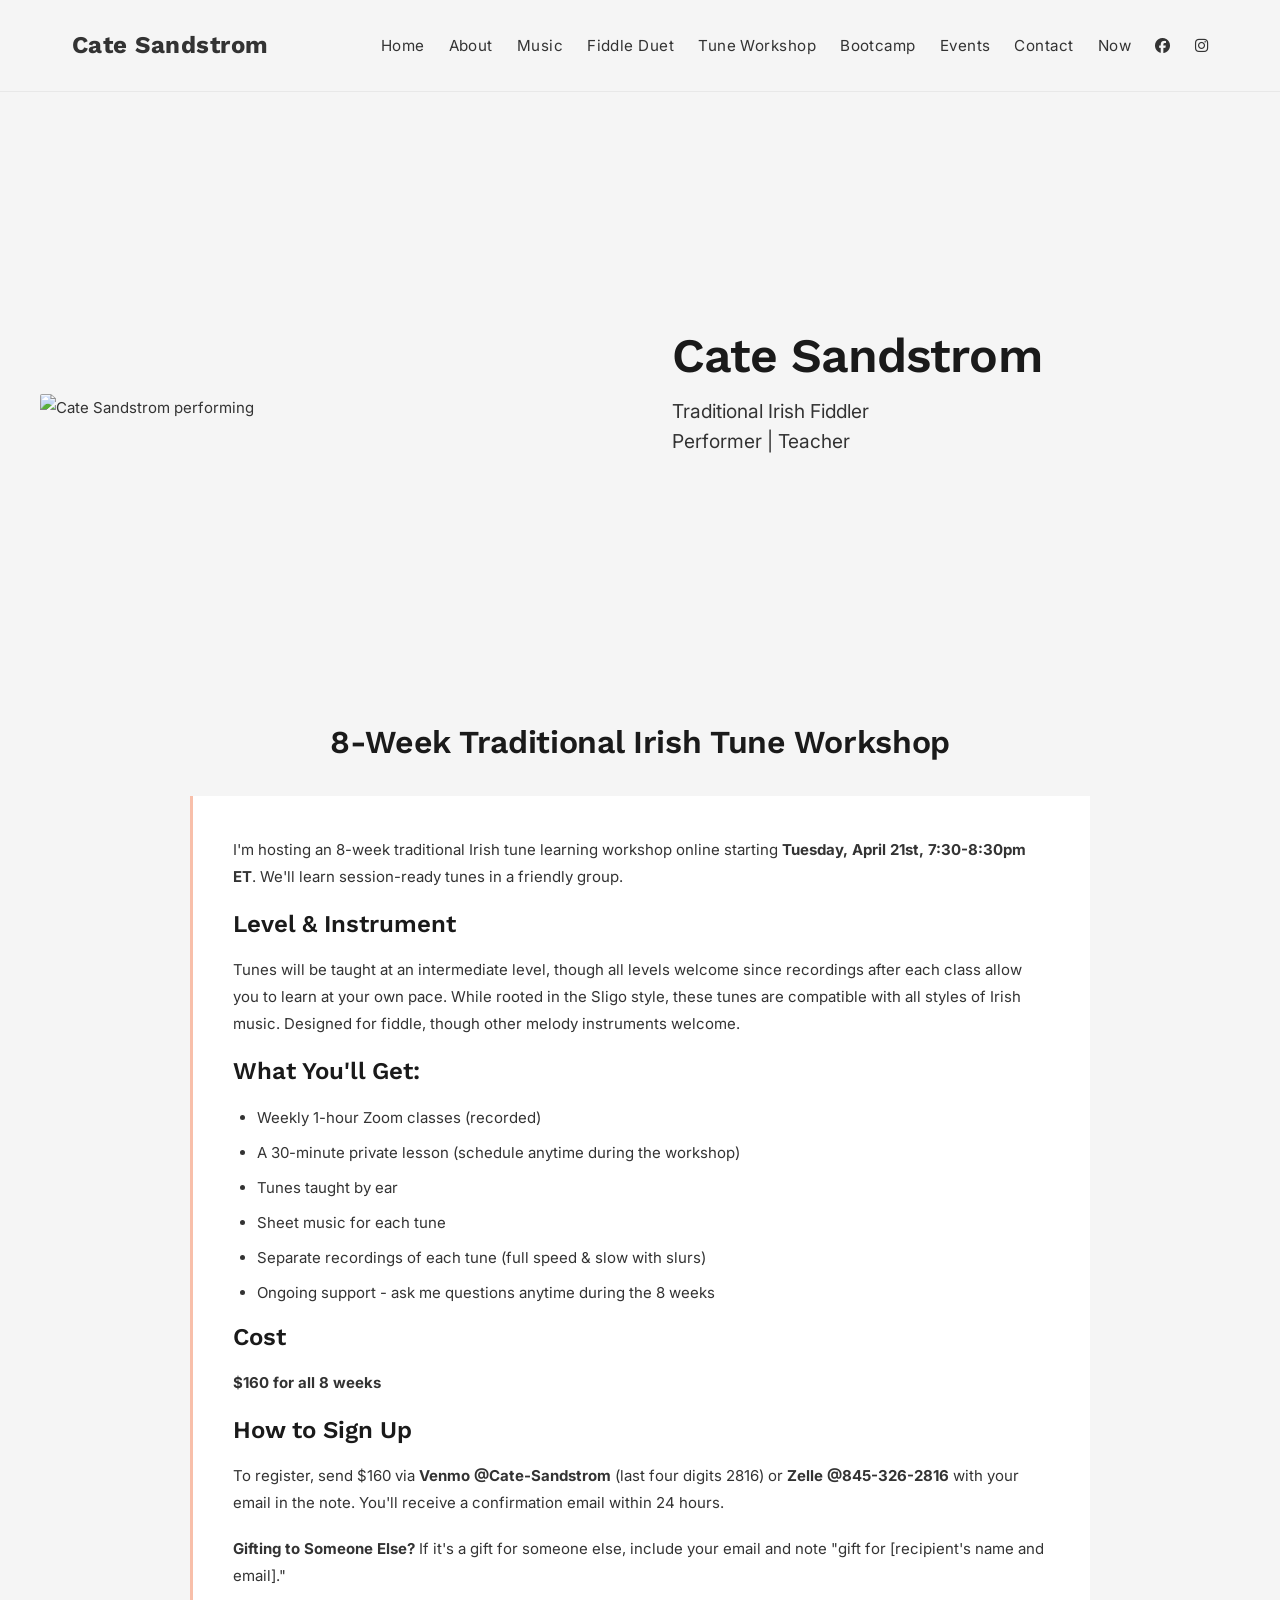
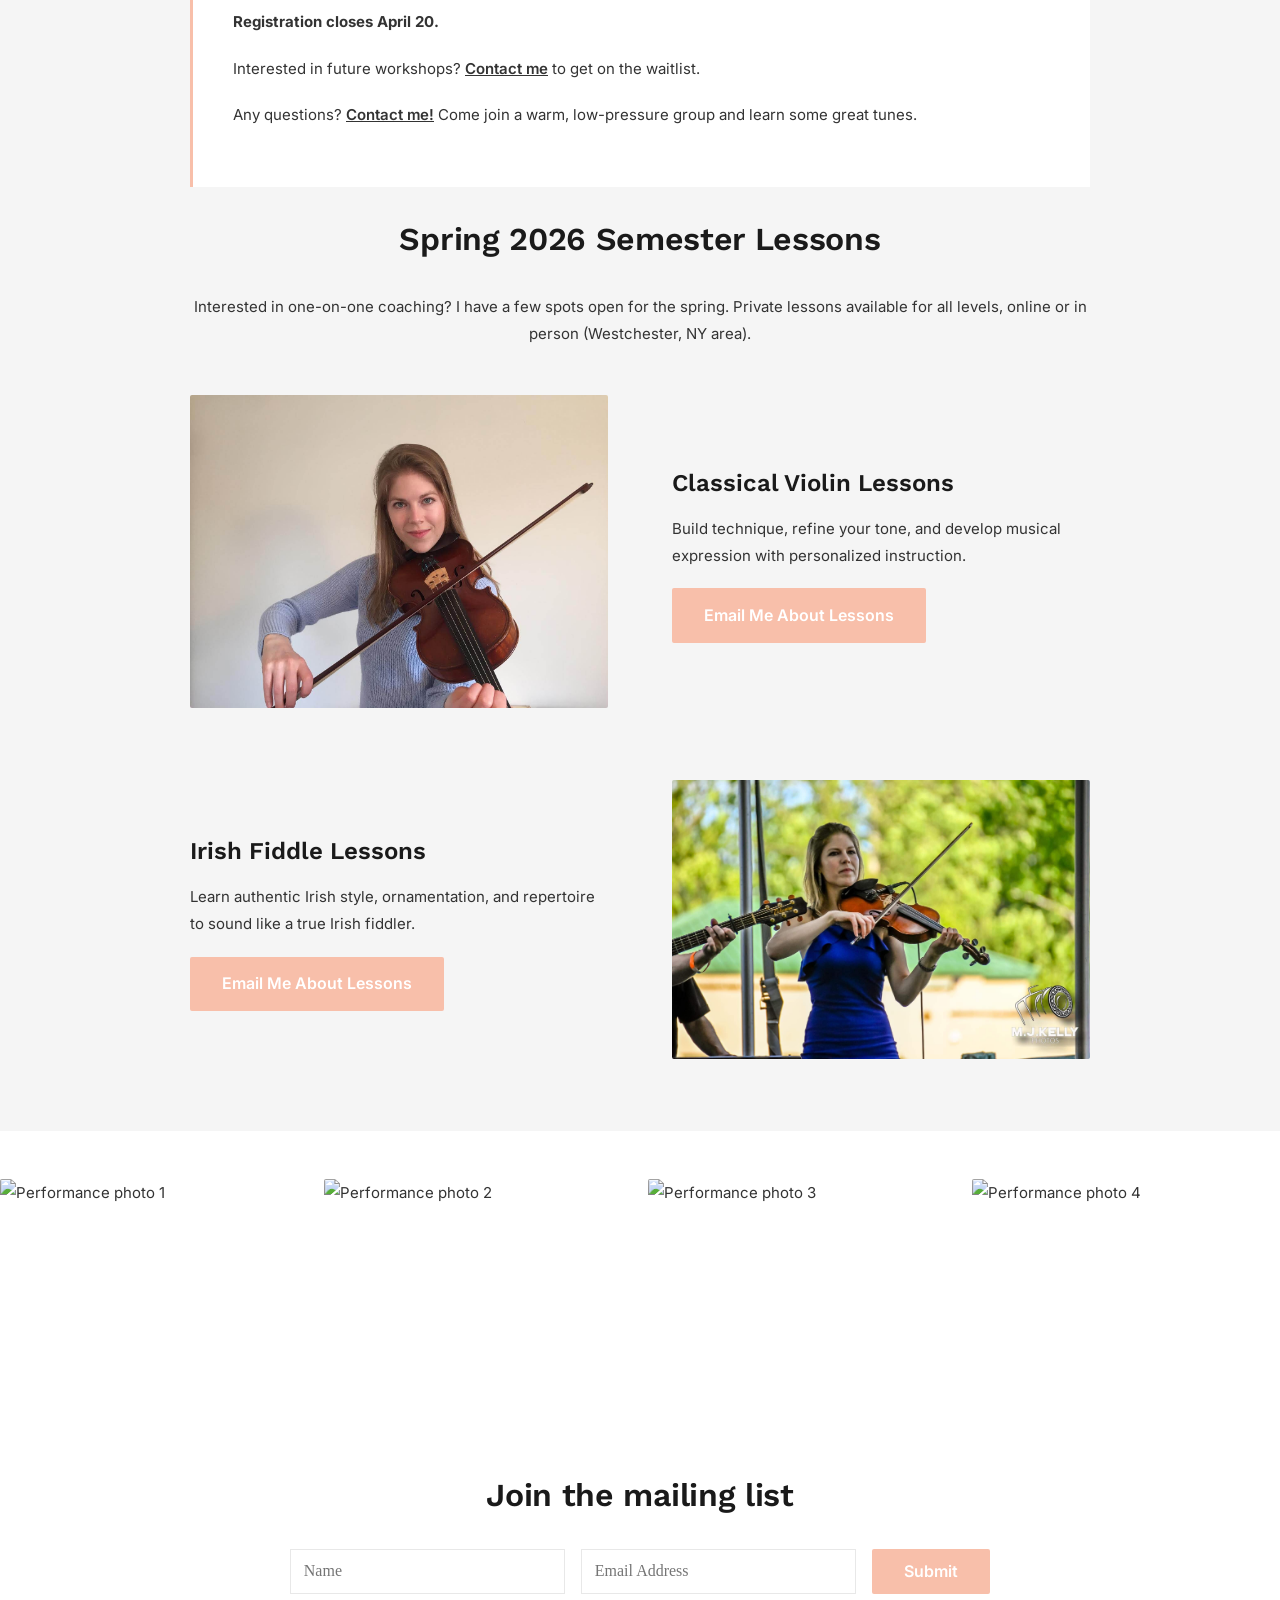
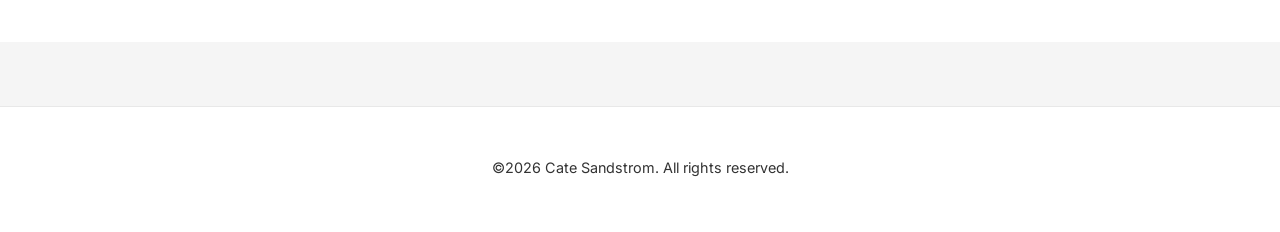
==== index.html @ b0a4e003 "Add files via upload" ====
<!DOCTYPE html>
<html lang="en">
<head>
    <meta charset="UTF-8">
    <meta name="viewport" content="width=device-width, initial-scale=1.0">
    <title>Cate Sandstrom - Traditional Irish Fiddler</title>
    <link rel="icon" type="image/png" href="images/favicon.png">
    <meta name="description" content="Traditional Irish Fiddler based in New York. Performer and Teacher specializing in Irish fiddle and classical violin.">
    
    <!-- Fonts -->
    <link rel="preconnect" href="https://fonts.googleapis.com">
    <link rel="preconnect" href="https://fonts.gstatic.com" crossorigin>
    <link href="https://fonts.googleapis.com/css2?family=Work+Sans:wght@400;500;600;700&family=Inter:wght@400;500;600&display=swap" rel="stylesheet">
    
    <!-- Font Awesome for icons -->
    <link rel="stylesheet" href="https://cdnjs.cloudflare.com/ajax/libs/font-awesome/6.4.0/css/all.min.css">
    
    <!-- Stylesheet -->
    <link rel="stylesheet" href="css/style.css">
</head>
<body>
    <!-- Header & Navigation -->
    <header>
        <div class="container">
            <nav>
                <a href="index.html" class="logo" style="text-decoration: none; color: inherit;">Cate Sandstrom</a>
                <button class="menu-toggle" aria-label="Toggle menu">
                    <i class="fas fa-bars"></i>
                </button>
                <ul class="nav-links">
                    <li><a href="index.html">Home</a></li>
                    <li><a href="about.html">About</a></li>
                    <li><a href="music.html">Music</a></li>
                    <li><a href="duet.html">Fiddle Duet</a></li>
                    <li><a href="workshop.html">Tune Workshop</a></li>
                    <li><a href="bootcamp.html">Bootcamp</a></li>
                    <li><a href="calendar.html">Events</a></li>
                    <li><a href="contact.html">Contact</a></li>
                    <li><a href="now.html">Now</a></li>
                    <!-- Hidden pages - remove comments to show -->
                    <!-- <li><a href="blog.html">Blog</a></li> -->
                    <!-- <li><a href="consulting.html">Consulting</a></li> -->
                    <li><a href="https://www.facebook.com/catesandstrommusic" target="_blank" class="social-icon"><i class="fab fa-facebook"></i></a></li>
                    <li><a href="https://www.instagram.com/catesandstrom/" target="_blank" class="social-icon"><i class="fab fa-instagram"></i></a></li>
                </ul>
            </nav>
        </div>
    </header>

    <!-- Hero Section -->
    <section class="hero container">
        <div class="hero-content">
            <h1>Cate Sandstrom</h1>
            <p class="hero-subtitle">Traditional Irish Fiddler<br>Performer | Teacher</p>
        </div>
        <div class="hero-image-container">
            <!-- EDIT: Replace this placeholder image with your hero photo -->
            <img src="images/hero.jpg" alt="Cate Sandstrom performing" class="hero-image">
            <!-- Placeholder: Use a photo of you performing with your fiddle -->
        </div>
    </section>

    <!-- Workshop Info Section -->
    <section class="container">
        <div class="content-section">
            <h2 class="text-center">8-Week Traditional Irish Tune Workshop</h2>
            
            <div class="info-box">
                <p>I'm hosting an 8-week traditional Irish tune learning workshop online starting <strong>Tuesday, April 21st, 7:30-8:30pm ET</strong>. We'll learn session-ready tunes in a friendly group.</p>
                
                <h3>Level & Instrument</h3>
                <p>Tunes will be taught at an intermediate level, though all levels welcome since recordings after each class allow you to learn at your own pace. While rooted in the Sligo style, these tunes are compatible with all styles of Irish music. Designed for fiddle, though other melody instruments welcome.</p>
                
                <h3>What You'll Get:</h3>
                <ul>
                    <li>Weekly 1-hour Zoom classes (recorded)</li>
                    <li>A 30-minute private lesson (schedule anytime during the workshop)</li>
                    <li>Tunes taught by ear</li>
                    <li>Sheet music for each tune</li>
                    <li>Separate recordings of each tune (full speed & slow with slurs)</li>
                    <li>Ongoing support - ask me questions anytime during the 8 weeks</li>
                </ul>
                
                <h3>Cost</h3>
                <p><strong>$160 for all 8 weeks</strong></p>
                
                <h3>How to Sign Up</h3>
                <p>To register, send $160 via <strong>Venmo @Cate-Sandstrom</strong> (last four digits 2816) or <strong>Zelle @845-326-2816</strong> with your email in the note. You'll receive a confirmation email within 24 hours.</p>
                
                <p><strong>Gifting to Someone Else?</strong> If it's a gift for someone else, include your email and note "gift for [recipient's name and email]."</p>
                
                <p><strong>Registration closes April 20.</strong></p>
                
                <p>Interested in future workshops? <a href="contact.html" class="btn-link">Contact me</a> to get on the waitlist.</p>
                
                <p>Any questions? <a href="contact.html" class="btn-link">Contact me!</a> Come join a warm, low-pressure group and learn some great tunes.</p>
            </div>
        </div>
    </section>

    <!-- Private Lessons Section -->
    <section class="container">
        <div class="content-section">
            <h2 class="text-center">Spring 2026 Semester Lessons</h2>
            <p class="text-center" style="margin-bottom: 3rem;">Interested in one-on-one coaching? I have a few spots open for the spring. Private lessons available for all levels, online or in person (Westchester, NY area).</p>
            
            <div class="two-column">
                <div>
                    <!-- EDIT: Replace with photo of you teaching or playing classical violin -->
                    <img src="images/teaching-classical.jpg" alt="Classical violin lesson">
                </div>
                <div>
                    <h3>Classical Violin Lessons</h3>
                    <p>Build technique, refine your tone, and develop musical expression with personalized instruction.</p>
                    <a href="contact.html" class="btn">Email Me About Lessons</a>
                </div>
            </div>

            <div class="two-column reverse">
                <div>
                    <!-- EDIT: Replace with photo of you teaching or playing Irish fiddle -->
                    <img src="images/teaching-irish.jpg" alt="Irish fiddle lesson">
                </div>
                <div>
                    <h3>Irish Fiddle Lessons</h3>
                    <p>Learn authentic Irish style, ornamentation, and repertoire to sound like a true Irish fiddler.</p>
                    <a href="contact.html" class="btn">Email Me About Lessons</a>
                </div>
            </div>
        </div>
    </section>

    <!-- Photo Carousel -->
    <section class="photo-carousel">
        <div class="carousel-track">
            <!-- EDIT: Replace these placeholder images with your performance photos -->
            <!-- Duplicate images to create seamless loop -->
            <img src="images/carousel-1.jpg" alt="Performance photo 1" class="carousel-image">
            <img src="images/carousel-2.jpg" alt="Performance photo 2" class="carousel-image">
            <img src="images/carousel-3.jpg" alt="Performance photo 3" class="carousel-image">
            <img src="images/carousel-4.jpg" alt="Performance photo 4" class="carousel-image">
            <img src="images/carousel-5.jpg" alt="Performance photo 5" class="carousel-image">
            <!-- Duplicate for seamless loop -->
            <img src="images/carousel-1.jpg" alt="Performance photo 1" class="carousel-image">
            <img src="images/carousel-2.jpg" alt="Performance photo 2" class="carousel-image">
            <img src="images/carousel-3.jpg" alt="Performance photo 3" class="carousel-image">
            <img src="images/carousel-4.jpg" alt="Performance photo 4" class="carousel-image">
            <img src="images/carousel-5.jpg" alt="Performance photo 5" class="carousel-image">
        </div>
    </section>

    <!-- Newsletter Signup -->
    <section class="newsletter-signup">
        <div class="container">
            <h2>Join the mailing list</h2>
            <!-- EDIT: Replace this form action with your newsletter service URL when you set one up -->
            <!-- For now, this will collect to a placeholder - see setup guide for Buttondown/MailerLite integration -->
            <form class="newsletter-form" action="https://formspree.io/f/YOUR_FORM_ID" method="POST">
                <input type="text" name="name" placeholder="Name" required>
                <input type="email" name="email" placeholder="Email Address" required>
                <button type="submit" class="btn">Submit</button>
            </form>
        </div>
    </section>

    <!-- Footer -->
    <footer>
        <div class="container">
            <div class="footer-content">
                <p class="footer-text">©2026 Cate Sandstrom. All rights reserved.</p>
            </div>
        </div>
    </footer>

    <!-- JavaScript for mobile menu -->
    <script src="js/main.js"></script>
</body>
</html>
---- css/style.css ----
/* ========================================
   Cate Sandstrom - Traditional Irish Fiddler
   Clean, Elegant, Professional Design
   ======================================== */

:root {
    --bg-color: #f5f5f5;
    --text-color: #333333;
    --heading-color: #1a1a1a;
    --link-color: #333333;
    --link-hover: #666666;
    --accent-color: #F8BFAA;
    --accent-hover: #E5A894;
    --bootcamp-green: #93b29f;
    --bootcamp-dark: #4A5D52;
    --light-gray: #e8e8e8;
    --transition: all 0.3s ease;
}

* {
    margin: 0;
    padding: 0;
    box-sizing: border-box;
}

body {
    font-family: 'Inter', -apple-system, BlinkMacSystemFont, sans-serif;
    background-color: var(--bg-color);
    color: var(--text-color);
    line-height: 1.8;
    font-size: 15px;
}

/* Typography */
h1, h2, h3, h4, h5, h6 {
    font-family: 'Work Sans', sans-serif;
    color: var(--heading-color);
    font-weight: 600;
    line-height: 1.3;
    margin-bottom: 1rem;
}

h1 {
    font-size: 3rem;
    letter-spacing: -0.02em;
}

h2 {
    font-size: 2rem;
    letter-spacing: -0.01em;
    margin-bottom: 2rem;
}

h3 {
    font-size: 1.5rem;
}

p {
    margin-bottom: 1.2rem;
}

a {
    color: var(--link-color);
    text-decoration: none;
    transition: var(--transition);
}

a:hover {
    color: var(--link-hover);
}

/* Header & Navigation */
header {
    background-color: var(--bg-color);
    padding: 1.5rem 0;
    border-bottom: 1px solid var(--light-gray);
    position: sticky;
    top: 0;
    z-index: 1000;
}

.container {
    max-width: 1200px;
    margin: 0 auto;
    padding: 0 2rem;
}

nav {
    display: flex;
    justify-content: space-between;
    align-items: center;
}

.logo {
    font-family: 'Work Sans', sans-serif;
    font-size: 1.5rem;
    font-weight: 700;
    letter-spacing: 0.02em;
}

.nav-links {
    display: flex;
    list-style: none;
    align-items: center;
    gap: 1.5rem;
}

.nav-links a {
    font-size: 0.95rem;
    text-transform: capitalize;
    letter-spacing: 0.03em;
    position: relative;
}

.nav-links a::after {
    content: '';
    position: absolute;
    bottom: -5px;
    left: 0;
    width: 0;
    height: 1px;
    background-color: var(--accent-color);
    transition: width 0.3s ease;
}

.nav-links a:hover::after {
    width: 100%;
}

.social-icon {
    font-size: 1.2rem;
    transition: var(--transition);
}

.social-icon:hover {
    opacity: 0.7;
}

/* Mobile Menu Toggle */
.menu-toggle {
    display: none;
    background: none;
    border: none;
    font-size: 1.5rem;
    cursor: pointer;
    color: var(--text-color);
}

/* Hero Section */
.hero {
    direction: rtl;
    display: grid;
    grid-template-columns: 1fr 1fr;
    gap: 4rem;
    align-items: center;
    padding: 4rem 0;
    min-height: 70vh;
}

.hero-content,
.hero-image-container {
    direction: ltr;
}

.hero-content h1 {
    margin-bottom: 0.5rem;
}

.hero-subtitle {
    font-size: 1.2rem;
    color: var(--text-color);
    margin-bottom: 2rem;
    line-height: 1.6;
}

.hero-image {
    width: 100%;
    height: auto;
    object-fit: cover;
    border-radius: 2px;
}

/* Content Sections */
section {
    padding: 4rem 0;
}

.content-section {
    max-width: 900px;
    margin: 0 auto;
}

.text-center {
    text-align: center;
}

/* Two Column Layout */
.two-column {
    display: grid;
    grid-template-columns: 1fr 1fr;
    gap: 4rem;
    align-items: center;
    margin-bottom: 4rem;
}

.two-column img {
    width: 100%;
    height: auto;
    object-fit: cover;
    border-radius: 2px;
}

.two-column.reverse {
    direction: rtl;
}

.two-column.reverse > * {
    direction: ltr;
}

/* Photo Carousel */
.photo-carousel {
    background-color: white;
    padding: 3rem 0;
    overflow: hidden;
    margin-top: 3rem;
}

.carousel-track {
    display: flex;
    gap: 1.5rem;
    animation: scroll 30s linear infinite;
}

.carousel-image {
    min-width: 300px;
    height: 200px;
    object-fit: cover;
    border-radius: 2px;
}

@keyframes scroll {
    0% {
        transform: translateX(0);
    }
    100% {
        transform: translateX(-50%);
    }
}

/* Buttons & CTAs */
.btn {
    display: inline-block;
    padding: 0.8rem 2rem;
    background-color: var(--accent-color);
    color: white;
    border: none;
    cursor: pointer;
    font-size: 1rem;
    font-family: 'Inter', sans-serif;
    font-weight: 600;
    transition: var(--transition);
    text-align: center;
    border-radius: 2px;
}

.btn:hover {
    background-color: var(--accent-hover);
    color: white;
    transform: translateY(-2px);
}

.btn-link {
    text-decoration: underline;
    font-weight: 600;
}

/* Forms */
.form-group {
    margin-bottom: 1.5rem;
}

label {
    display: block;
    margin-bottom: 0.5rem;
    font-weight: 600;
}

input,
textarea {
    width: 100%;
    padding: 0.8rem;
    border: 1px solid var(--light-gray);
    background-color: white;
    font-family: 'Lora', serif;
    font-size: 1rem;
    transition: var(--transition);
}

input:focus,
textarea:focus {
    outline: none;
    border-color: var(--accent-color);
}

textarea {
    min-height: 150px;
    resize: vertical;
}

/* Newsletter Signup */
.newsletter-signup {
    background-color: white;
    padding: 3rem 0;
    text-align: center;
}

.newsletter-form {
    max-width: 700px;
    margin: 2rem auto 0;
    display: flex;
    gap: 1rem;
    flex-wrap: wrap;
    justify-content: center;
}

.newsletter-form input {
    flex: 1;
    min-width: 250px;
}

/* Calendar/Events */
.event-list {
    list-style: none;
    max-width: 700px;
    margin: 2rem auto;
}

.event-item {
    padding: 1.5rem 0;
    border-bottom: 1px solid var(--light-gray);
}

.event-item:last-child {
    border-bottom: none;
}

/* Workshop/Class Info Box */
.info-box {
    background-color: white;
    padding: 2.5rem;
    margin: 2rem 0;
    border-left: 3px solid var(--accent-color);
}

.info-box h3 {
    margin-top: 0;
}

.info-box ul {
    margin: 1rem 0 1rem 1.5rem;
}

.info-box li {
    margin-bottom: 0.5rem;
}

/* "Now" Page Cards */
.now-grid {
    display: grid;
    grid-template-columns: repeat(auto-fit, minmax(300px, 1fr));
    gap: 1.5rem;
    margin: 3rem 0;
}

.now-card {
    background-color: white;
    padding: 2rem;
    border-radius: 2px;
}

.now-card h3 {
    margin-bottom: 1rem;
}

.now-card img {
    width: 100%;
    height: 200px;
    object-fit: cover;
    margin-bottom: 1rem;
    border-radius: 2px;
}

/* Footer */
footer {
    background-color: white;
    padding: 3rem 0 2rem;
    border-top: 1px solid var(--light-gray);
    margin-top: 4rem;
}

.footer-content {
    text-align: center;
}

.footer-social {
    display: flex;
    justify-content: center;
    gap: 1.5rem;
    margin-bottom: 2rem;
}

.footer-social a {
    font-size: 1.5rem;
}

.footer-text {
    font-size: 0.9rem;
    color: var(--text-color);
}

/* Video Embeds */
.video-container {
    position: relative;
    padding-bottom: 56.25%;
    height: 0;
    overflow: hidden;
    margin: 2rem 0;
}

.video-container iframe {
    position: absolute;
    top: 0;
    left: 0;
    width: 100%;
    height: 100%;
}

/* Side-by-Side Videos */
.video-grid {
    display: grid;
    grid-template-columns: 1fr 1fr;
    gap: 1.5rem;
    margin: 2rem 0;
}

.video-grid .video-container {
    margin: 0;
}

/* Responsive Design */
@media (max-width: 768px) {
    .menu-toggle {
        display: block;
    }

    .nav-links {
        position: fixed;
        top: 0;
        right: -100%;
        width: 70%;
        height: 100vh;
        background-color: var(--bg-color);
        flex-direction: column;
        padding: 4rem 2rem;
        transition: right 0.3s ease;
        box-shadow: -2px 0 10px rgba(0,0,0,0.1);
    }

    .nav-links.active {
        right: 0;
    }

    .hero {
        grid-template-columns: 1fr;
        gap: 1.5rem;
    }

    .two-column {
        grid-template-columns: 1fr;
        gap: 1.5rem;
    }

    h1 {
        font-size: 2.5rem;
    }

    h2 {
        font-size: 2rem;
    }

    .newsletter-form {
        flex-direction: column;
    }

    .newsletter-form input {
        min-width: 100%;
    }

    .now-grid {
        grid-template-columns: 1fr;
    }
}

@media (max-width: 480px) {
    .container {
        padding: 0 1rem;
    }

    h1 {
        font-size: 2rem;
    }

    h2 {
        font-size: 1.6rem;
    }

    section {
        padding: 2rem 0;
    }
}
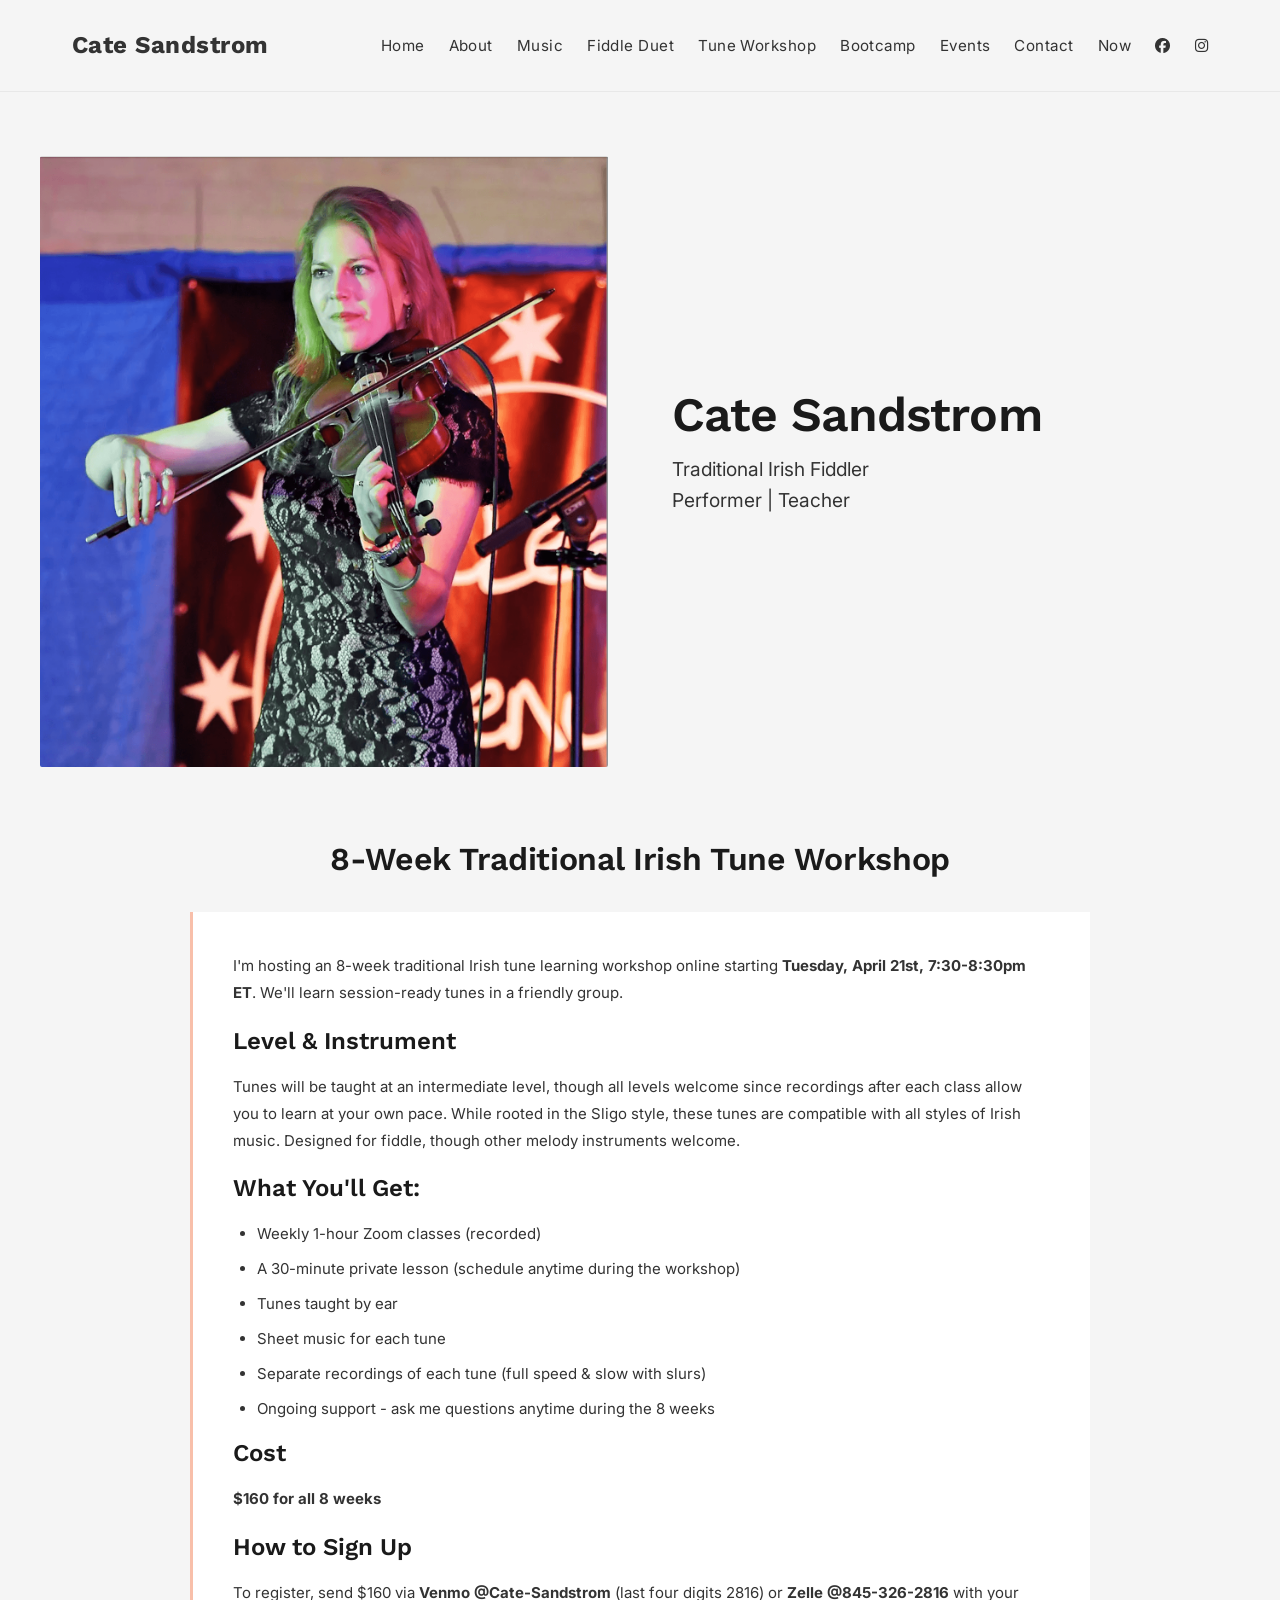
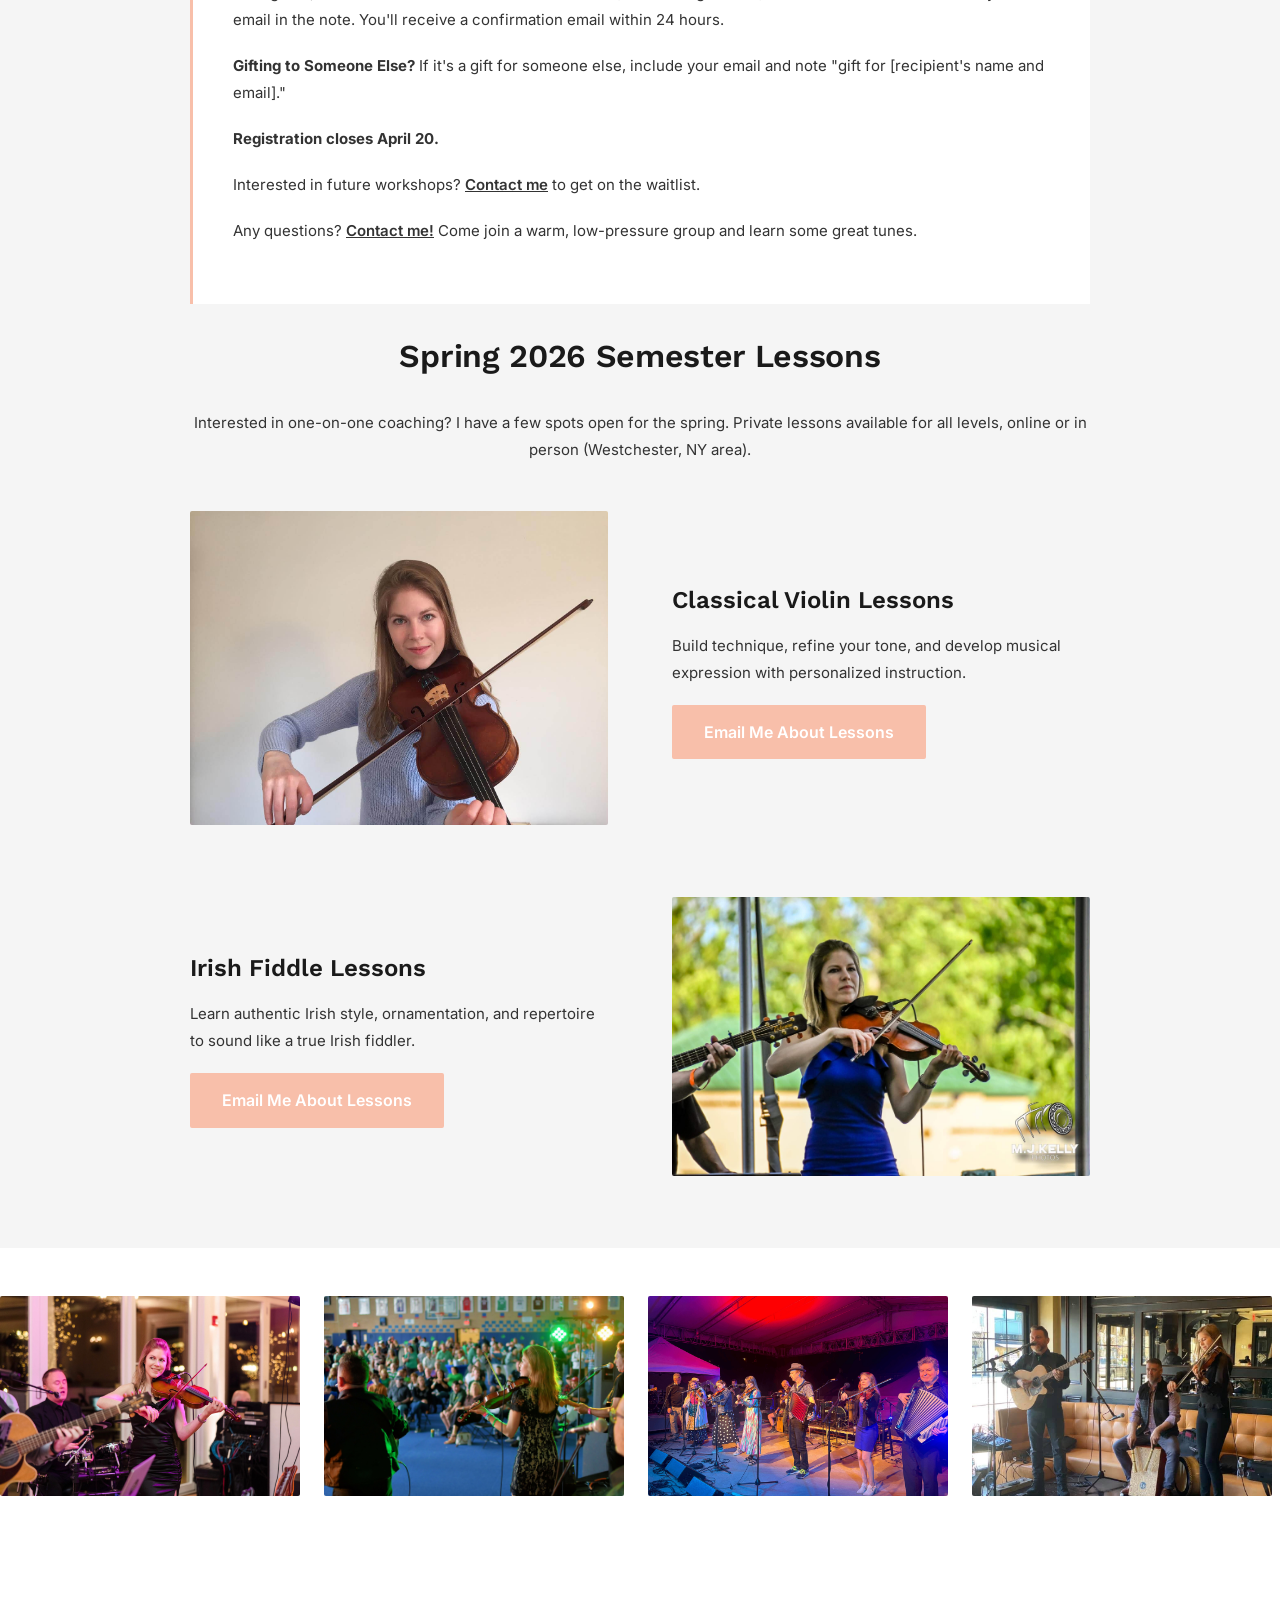
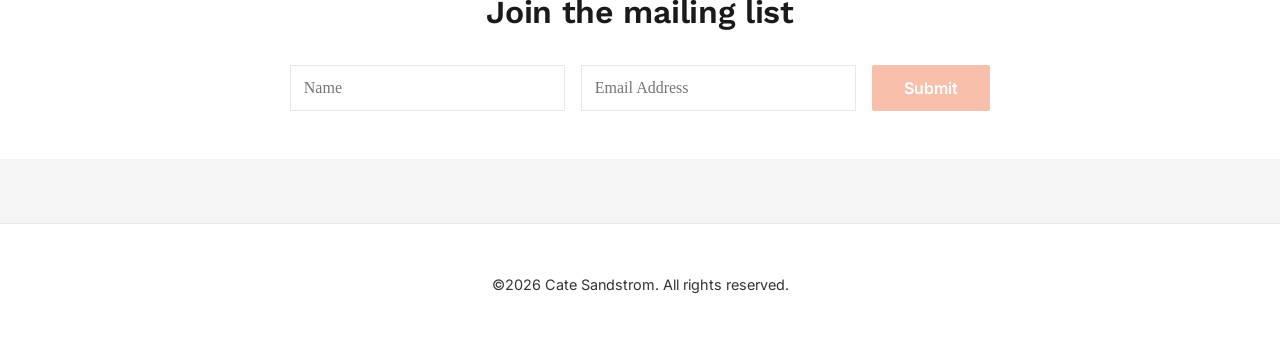
==== commit 69421056: "Add files via upload" ====
--- a/index.html
+++ b/index.html
@@ -34,7 +34,7 @@
                     <li><a href="duet.html">Fiddle Duet</a></li>
                     <li><a href="workshop.html">Tune Workshop</a></li>
                     <li><a href="bootcamp.html">Bootcamp</a></li>
-                    <li><a href="calendar.html">Events</a></li>
+                    <li><a href="events.html">Events</a></li>
                     <li><a href="contact.html">Contact</a></li>
                     <li><a href="now.html">Now</a></li>
                     <!-- Hidden pages - remove comments to show -->
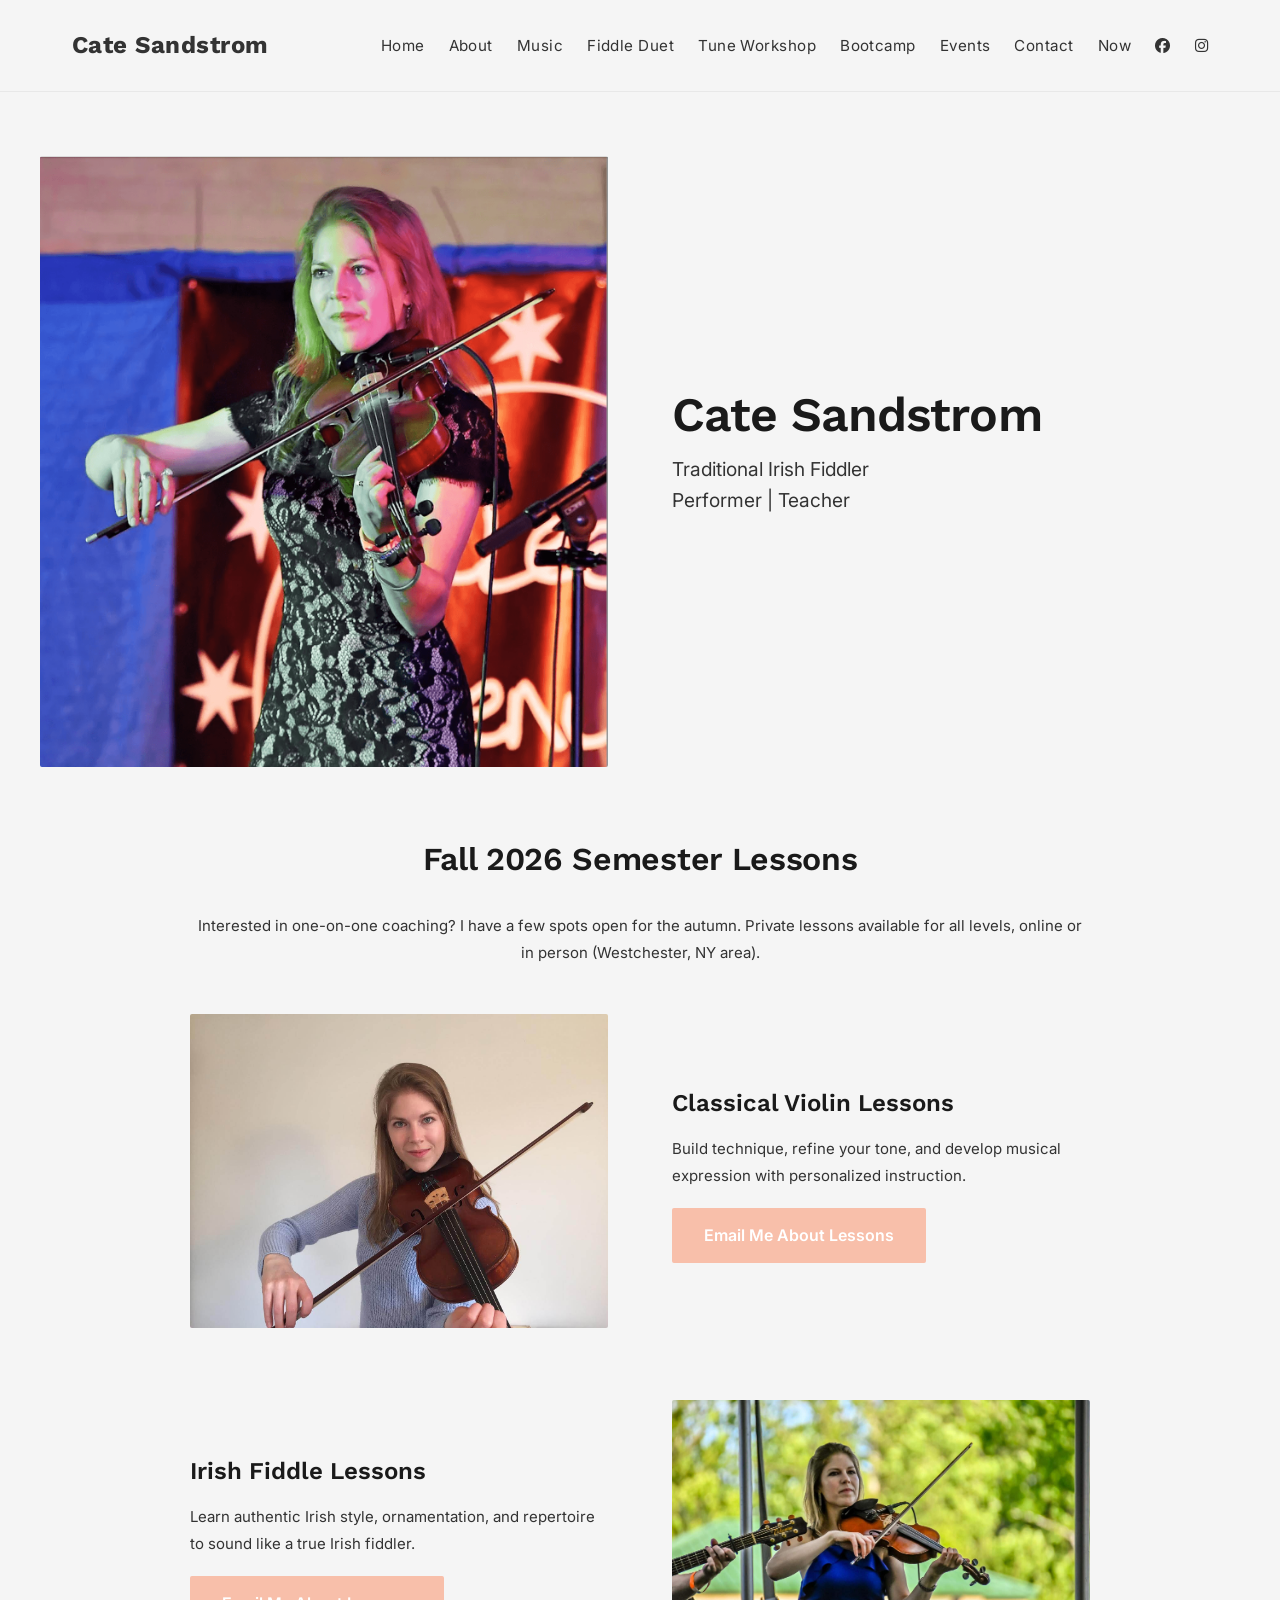
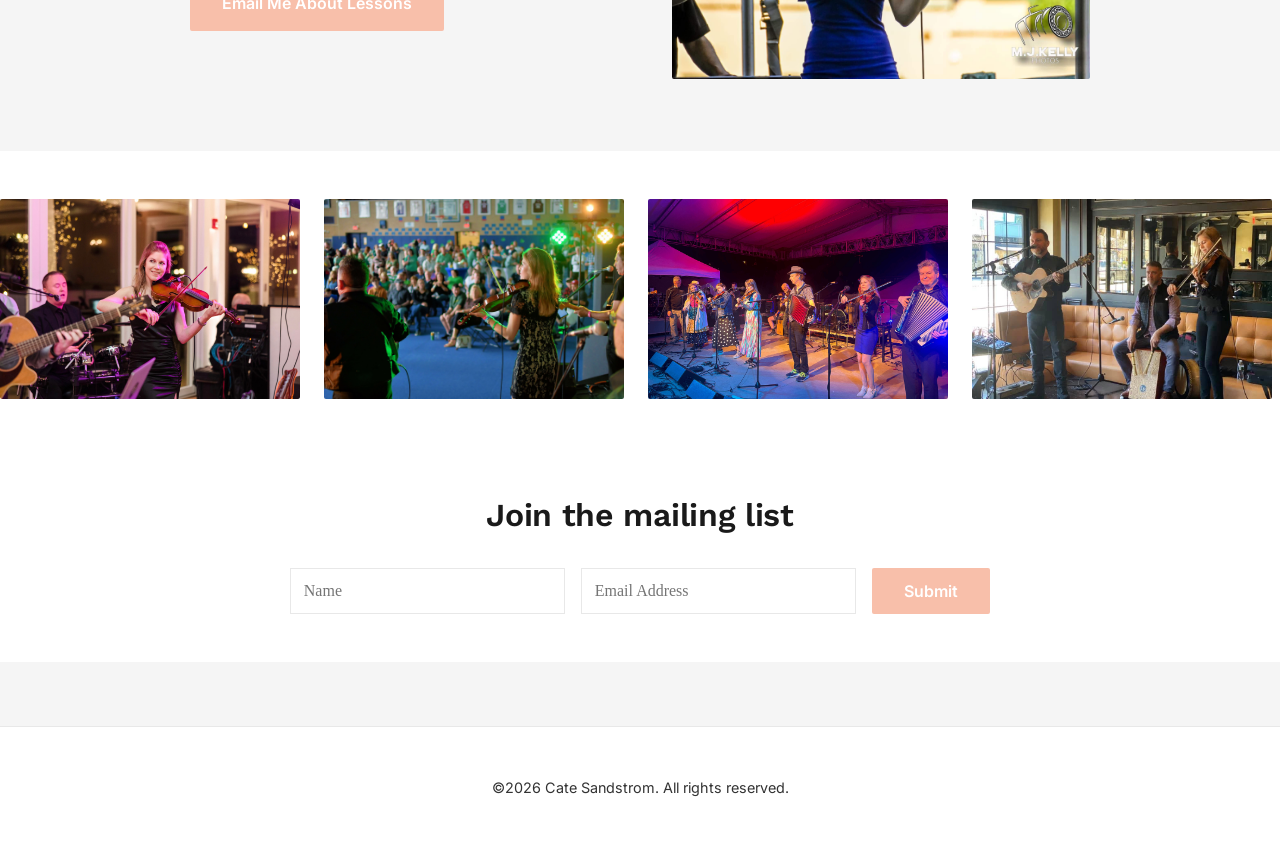
==== commit 94897013: "Add files via upload" ====
--- a/index.html
+++ b/index.html
@@ -60,49 +60,12 @@
         </div>
     </section>
 
-    <!-- Workshop Info Section -->
-    <section class="container">
-        <div class="content-section">
-            <h2 class="text-center">8-Week Traditional Irish Tune Workshop</h2>
-            
-            <div class="info-box">
-                <p>I'm hosting an 8-week traditional Irish tune learning workshop online starting <strong>Tuesday, April 21st, 7:30-8:30pm ET</strong>. We'll learn session-ready tunes in a friendly group.</p>
-                
-                <h3>Level & Instrument</h3>
-                <p>Tunes will be taught at an intermediate level, though all levels welcome since recordings after each class allow you to learn at your own pace. While rooted in the Sligo style, these tunes are compatible with all styles of Irish music. Designed for fiddle, though other melody instruments welcome.</p>
-                
-                <h3>What You'll Get:</h3>
-                <ul>
-                    <li>Weekly 1-hour Zoom classes (recorded)</li>
-                    <li>A 30-minute private lesson (schedule anytime during the workshop)</li>
-                    <li>Tunes taught by ear</li>
-                    <li>Sheet music for each tune</li>
-                    <li>Separate recordings of each tune (full speed & slow with slurs)</li>
-                    <li>Ongoing support - ask me questions anytime during the 8 weeks</li>
-                </ul>
-                
-                <h3>Cost</h3>
-                <p><strong>$160 for all 8 weeks</strong></p>
-                
-                <h3>How to Sign Up</h3>
-                <p>To register, send $160 via <strong>Venmo @Cate-Sandstrom</strong> (last four digits 2816) or <strong>Zelle @845-326-2816</strong> with your email in the note. You'll receive a confirmation email within 24 hours.</p>
-                
-                <p><strong>Gifting to Someone Else?</strong> If it's a gift for someone else, include your email and note "gift for [recipient's name and email]."</p>
-                
-                <p><strong>Registration closes April 20.</strong></p>
-                
-                <p>Interested in future workshops? <a href="contact.html" class="btn-link">Contact me</a> to get on the waitlist.</p>
-                
-                <p>Any questions? <a href="contact.html" class="btn-link">Contact me!</a> Come join a warm, low-pressure group and learn some great tunes.</p>
-            </div>
-        </div>
-    </section>
 
     <!-- Private Lessons Section -->
     <section class="container">
         <div class="content-section">
-            <h2 class="text-center">Spring 2026 Semester Lessons</h2>
-            <p class="text-center" style="margin-bottom: 3rem;">Interested in one-on-one coaching? I have a few spots open for the spring. Private lessons available for all levels, online or in person (Westchester, NY area).</p>
+            <h2 class="text-center">Fall 2026 Semester Lessons</h2>
+            <p class="text-center" style="margin-bottom: 3rem;">Interested in one-on-one coaching? I have a few spots open for the autumn. Private lessons available for all levels, online or in person (Westchester, NY area).</p>
             
             <div class="two-column">
                 <div>
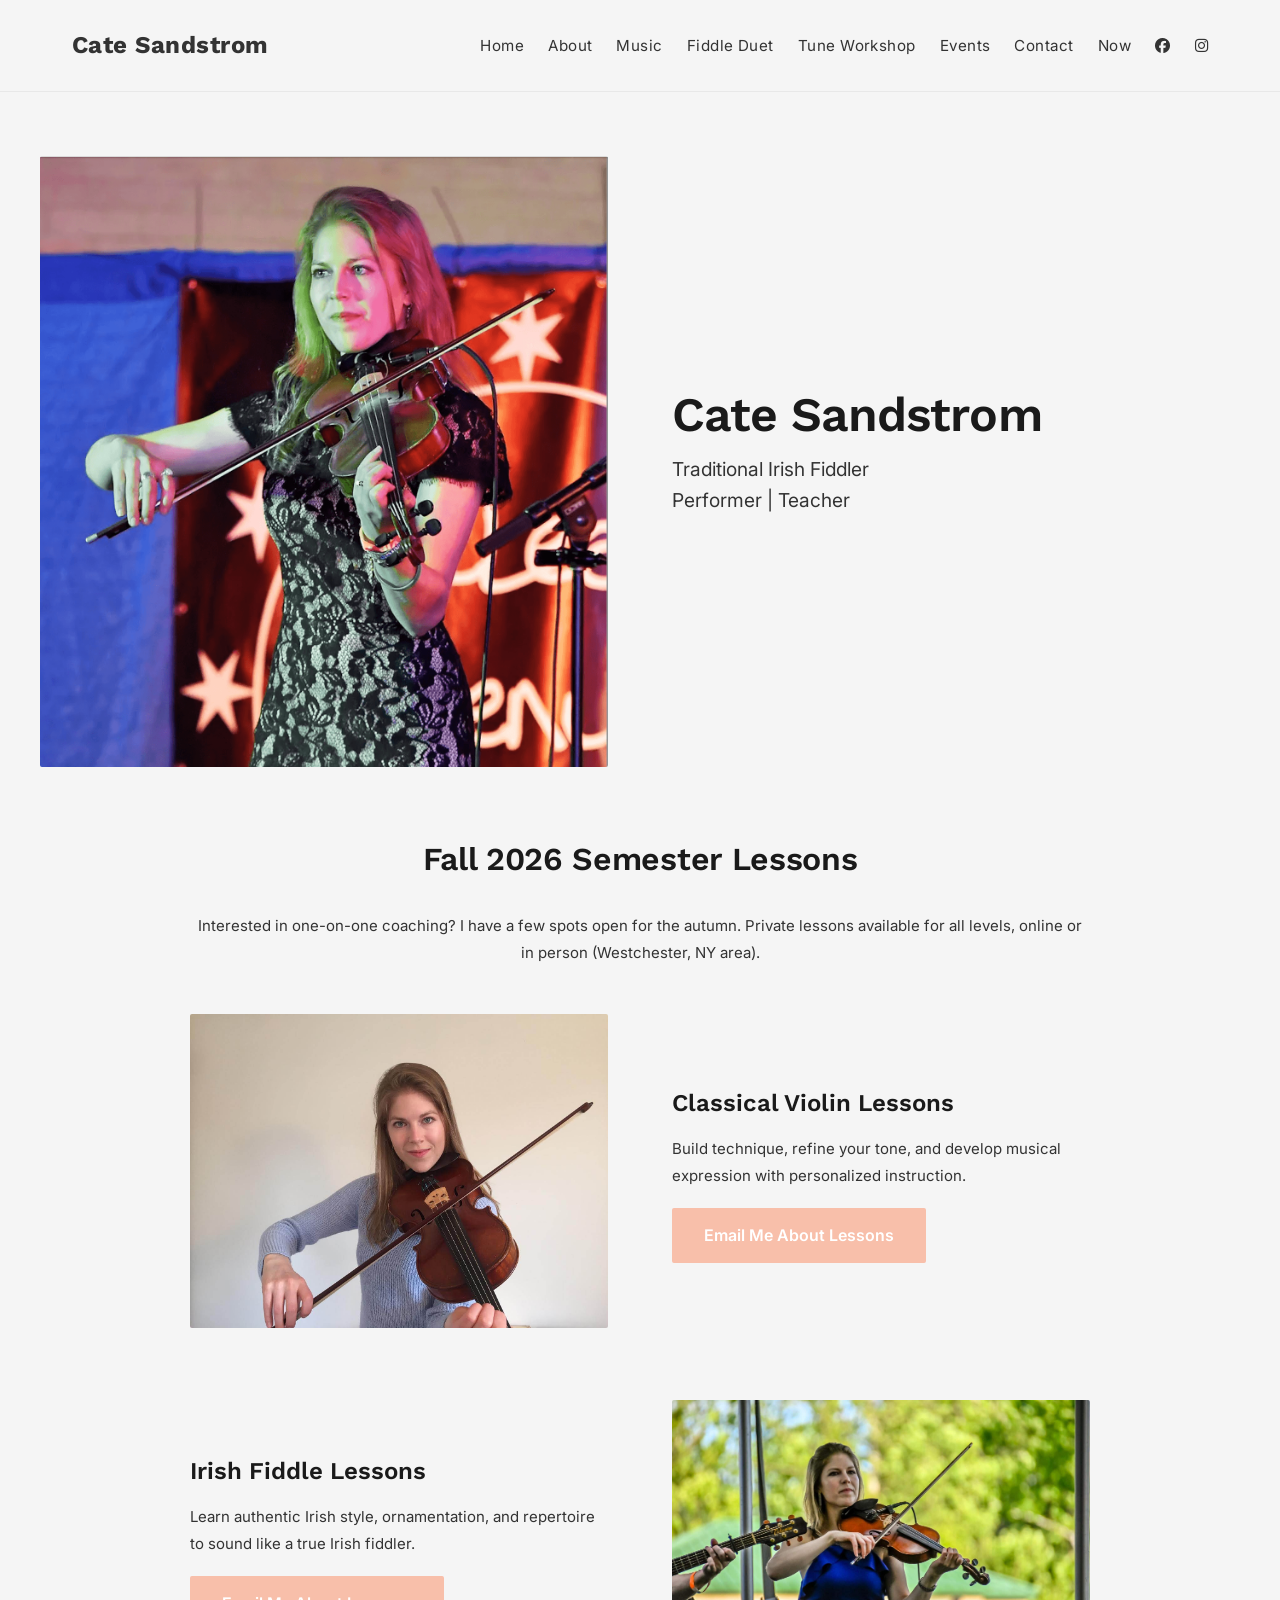
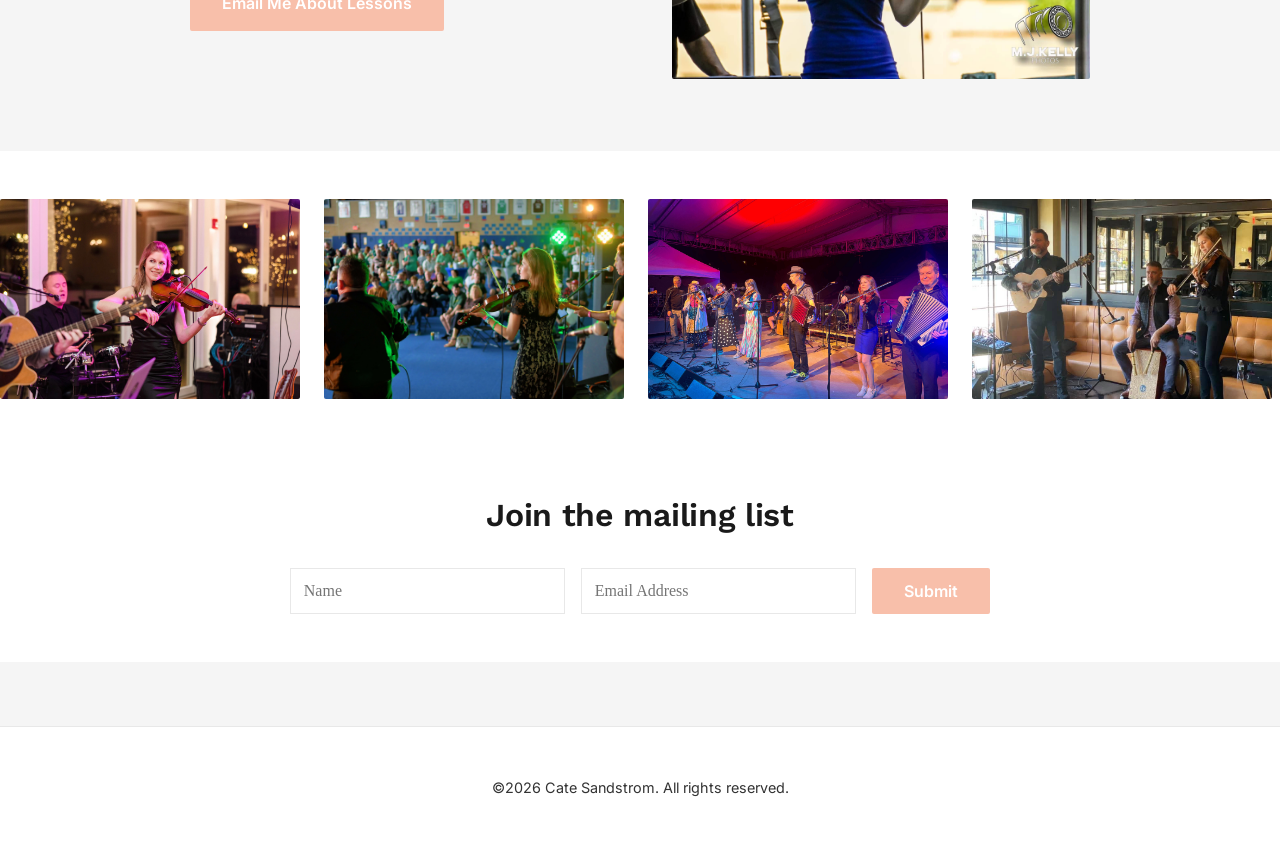
==== commit ce366f26: "Update index.html" ====
--- a/index.html
+++ b/index.html
@@ -33,7 +33,6 @@
                     <li><a href="music.html">Music</a></li>
                     <li><a href="duet.html">Fiddle Duet</a></li>
                     <li><a href="workshop.html">Tune Workshop</a></li>
-                    <li><a href="bootcamp.html">Bootcamp</a></li>
                     <li><a href="events.html">Events</a></li>
                     <li><a href="contact.html">Contact</a></li>
                     <li><a href="now.html">Now</a></li>
